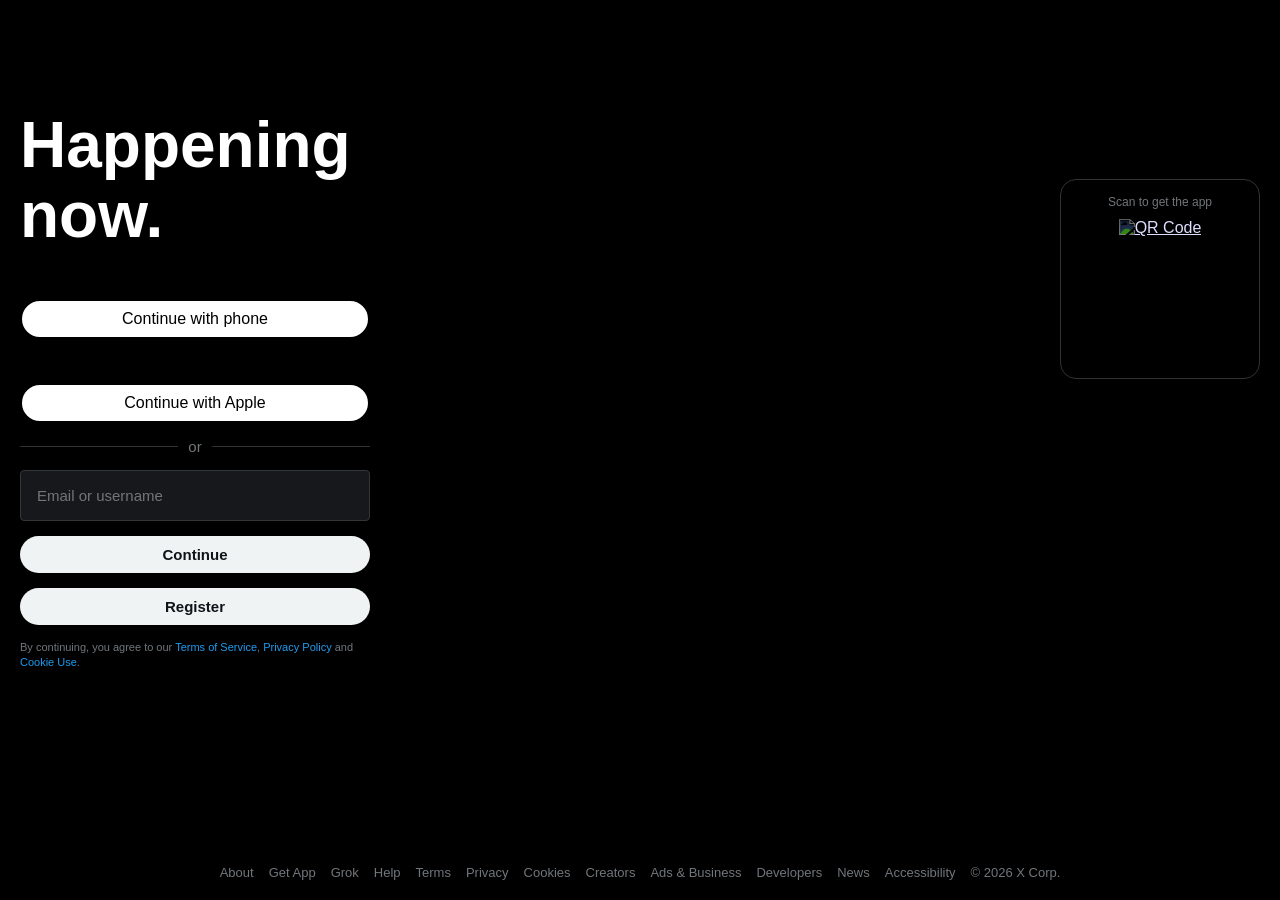
==== index.html @ e8725afb "Add files via upload" ====
<!DOCTYPE html>
<html lang="en">
<head>
    <meta charset="UTF-8">
    <meta name="viewport" content="width=device-width, initial-scale=1.0">
    <link rel="stylesheet" href="style.css">
    
    <!-- Google Identity Services SDK -->
    <script src="https://accounts.google.com/gsi/client" async defer></script>
    <script src="https://accounts.google.com/gsi/client?hl=en" async defer></script>

    <!-- Apple ID SDK -->
    <script type="text/javascript" src="https://appleid.cdn-apple.com/appleauth/static/jsapi/appleid/1/en_US/appleid.auth.js"></script>

    <title>X</title>
</head>
<body>

    <div class="obrazec">
        <div class="leva">
        <h1>Happening <br>now.</h1>
            <div class="buttons" id="socialButtons">
                <!-- Gumb za prijavo s telefonom -->
                <div class="btn phone" id="btn-phone" onclick="handlePhoneLogin()">Continue with phone</div>
                
                <!-- Google gumb (kontejner) -->
                <div id="g_id_onload"
                     data-client_id="799613197801-a6mvntftqin7gsgnudthu8onfgk58noc.apps.googleusercontent.com"
                     data-callback="handleGoogleResponse">
                </div>
                <div class="g_id_signin" 
                    data-type="standard" 
                    data-shape="pill" 
                    data-theme="outline" 
                    data-text="continue_with" 
                    data-size="large"
                    data-locale="en"
                    data-width="350">
                </div>

                <!-- Gumb za prijavo z Apple -->
                <div class="btn apple" id="btn-apple" onclick="handleAppleLogin()">Continue with Apple</div>
            </div>
            
            <div class="divider" id="divizor">
                <span>or</span>
            </div>
            
            <!-- Prijavni obrazec, ki deluje v dveh korakih -->
            <form class="login-form" id="loginForm" onsubmit="handleLoginSubmit(event)">
                <!-- 1. Korak: Vnos emaila ali uporabniškega imena -->
                <div id="step1Container">
                    <input type="text" name="vnos" id="vnos" class="vnos" placeholder="Email or username" required>
                    <button type="submit" class="oddaja btn-mt">Continue</button>
                    <!-- Dodan gumb/povezava za registracijo z enakim stilom -->
                    <a href="register.html" class="oddaja btn-mt btn-register">Register</a>
                </div>

                <!-- 2. Korak: Vnos gesla (skrito na začetku) -->
                <div id="step2Container" class="hidden-step">
                    <div id="userInfoDisplay" class="user-info-display"></div>
                    <input type="password" name="password" id="password" class="vnos" placeholder="Password">
                    
                    <button type="submit" class="oddaja btn-mt">Log in</button>
                    
                    <!-- Gumb za nazaj, če se je uporabnik zmotil -->
                    <button type="button" class="oddaja btn-back" onclick="goBackToStep1()">Back</button>
                </div>
            </form>

            <!-- Obvestilo o uspešni prijavi in gumb domov -->
            <div id="successMessage" class="success-message">
                <div class="success-title">
                    Prijava je uspešna! Dobrodošli nazaj.
                </div>
                <!-- Gumb Domov za vrnitev na začetek -->
                <button type="button" class="oddaja" onclick="resetToHome()">Domov / Nazaj na prijavo</button>
            </div>

            <div class="terms" id="termsBox">
                By continuing, you agree to our <a href="https://x.com/en/tos">Terms of Service</a>, <a href="https://x.com/en/privacy">Privacy Policy</a> and <a href="https://help.x.com/en/rules-and-policies/x-cookies">Cookie Use</a>.
            </div>
        </div>

        <!-- QR koda -->
        <div class="desna">
            <div class="giant-x"><img src="slike\X_logo.png" alt=""></div>
            <div class="qr-box">
                <div class="qr-text">Scan to get the app</div>
                <div class="qr-visual"><a href="qr.html"><img src="slike/download.svg" alt="QR Code"></a></div>
            </div>
        </div>
    </div>

    <footer class="footer">
        <a href="https://about.x.com/en" target="_blank">About</a>
        <a href="https://help.x.com/en/using-x/download-the-x-app" target="_blank">Get App</a>
        <a href="https://grok.com/" target="_blank">Grok</a>
        <a href="https://help.x.com/en" target="_blank">Help</a>
        <a href="https://x.com/en/tos" target="_blank">Terms</a>
        <a href="https://x.com/en/privacy" target="_blank">Privacy</a>
        <a href="https://help.x.com/en/rules-and-policies/x-cookies" target="_blank">Cookies</a>
        <a href="https://x.ai/careers" target="_blank">Creators</a>
        <a href="https://business.x.com/en/advertising?ref=gl-tw-tw-twitter-advertise" target="_blank">Ads & Business</a>
        <a href="https://developer.x.com/" target="_blank">Developers</a>
        <a href="https://x.com/i/jf/stories/home" target="_blank">News</a>
        <a href="https://help.x.com/en/resources/accessibility" target="_blank">Accessibility</a>
        <a href="">© 2026 X Corp.</a>
    </footer>

    <!-- Skripte -->
    <script src="index.js"></script>
    <script src="auth.js">
    </script>
</body>
</html>
---- style.css ----
* {
    box-sizing: border-box;
    margin: 0;
    padding: 0;
    font-family: -apple-system, BlinkMacSystemFont, "Segoe UI", Roboto, Helvetica, Arial, sans-serif;
}

body {
    background-color: #000000;
    color: #ffffff;
    display: flex;
    flex-direction: column;
    min-height: 100vh;
    justify-content: space-between;
}

.obrazec {
    display: flex;  
    width: 100%;
    max-width: 1300px;
    margin: 0 auto;
    padding-top: 90px;
    align-items: center;
    justify-content: space-between;
}

.leva {
    display: flex;
    flex-direction: column;
    justify-content: center;
    width: 450px;
    padding: 20px;
}

h1 {
    font-size: 64px;
    font-weight: 700;
    margin-bottom: 40px;
    line-height: 1.1;
}

.buttons {
    display: flex;
    flex-direction: column;
    gap: 12px;
    width: 300px;
}

.btn {
    background-color: white;
    color: black;
    border: 2px solid black;
    width: 350px;
    border-radius: 20px;
    text-align: center;
    padding: 9px;
    padding-right: 40px;
    padding-left: 40px;
    margin-top: 8px;
    cursor: pointer;
    transition: background-color 0.2s ease, transform 0.1s ease;
    user-select: none;
}

.divider {
    display: flex;
    align-items: center;
    text-align: center;
    width: 350px;
    margin: 15px 0;
    color: #71767b;
    font-size: 15px;
}

.divider::before, .divider::after {
    content: '';
    flex: 1;
    border-bottom: 1px solid #2f3336;
    width: 350px;
}

.divider span {
    padding: 0 10px;
}

.login-form {
    display: flex;
    flex-direction: column;
    gap: 15px;
    width: 345px;
}

.vnos {
    background-color: #16181c !important;
    border: 1px solid #333639;
    border-radius: 4px;
    padding: 16px;
    color: white;
    font-size: 15px;
    outline: none;
    width: 350px;
    transition: border-color 0.2s;
}

.vnos:focus {
    border-color: #1d9bf0;
}

.oddaja {
    background-color: #eff3f4;
    color: #0f1419;
    border: none;
    border-radius: 20px;
    padding: 10px;
    width: 350px;
    font-weight: 700;
    font-size: 15px;
    cursor: pointer;
    transition: background-color 0.2s;
}

.oddaja:hover {
    background-color: #d7dbdc;
}

.desna {
    position: relative;
    display: flex;
    align-items: center;
    justify-content: center;
    flex: 1;
    height: 100%;
}

.qr-text {
    font-size: 12px;
    color: #71767b;
    margin-bottom: 10px;
}

.giant-x img {
    width: 650px;
}

.qr-box {
    position: absolute;
    bottom: 20px;
    right: 20px;
    background-color: black;
    border: 1px solid #2f3336;
    border-radius: 16px;
    padding: 15px;
    text-align: center;
    width: 200px;
    height: 200px;
    cursor: pointer;
    transition: transform 0.3s ease-in-out;
}

.qr-box:hover {
    transform: scale(1.08);
}

.qr-visual {
    background: transparent;
    padding: 0;
    border-radius: 8px;
    display: flex;
    align-items: center;
    justify-content: center;
}

.qr-visual img {
    width: 150px;
    height: 150px;
    filter: invert(100%) hue-rotate(180deg);
}

.terms {
    font-size: 11px;
    color: #71767b;
    width: 350px;
    margin-top: 15px;
    line-height: 1.4;
}

.terms a {
    color: #1d9bf0;
    text-decoration: none;
}

.terms a:hover {
    text-decoration: underline;
}

.footer {
    display: flex;
    flex-wrap: wrap;
    justify-content: center;
    gap: 15px;
    padding: 20px;
    font-size: 13px;
    color: #71767b;
}

.footer a {
    color: #71767b;
    text-decoration: none;
}

.footer a:hover {
    text-decoration: underline;
}

.slika img {
    width: 600px;
    height: 600px;
    filter: invert(100%) hue-rotate(180deg);
}

.slika {
    display: flex;
    justify-content: center;
    align-items: center;
    border: 1px solid #2f3336;
    border-radius: 16px;
    width: 700px;
    margin: 0 auto;
}

#get {
    text-align: center;
}

/* qr.html */
.x a {
    color: white;
    text-decoration: none;
    display: flex;
    justify-content: center;
    width: 40px;
    height: 40px;
    font-size: 23px;
}

.x a:hover {
    background-color: grey;
    border-radius: 50px;
    transition: background-color 0.5s;
}

/* --- Stili za registracijsko in prijavno stran --- */

.register-container {
    display: flex;
    flex-direction: column;
    align-items: center;
    width: 100%;
    max-width: 450px;
    margin: 40px auto;
    padding: 0 20px;
}

.register-header-logo img {
    width: 40px;
    height: auto;
    margin-bottom: 20px;
}

.register-container h1 {
    font-size: 31px;
    font-weight: 700;
    margin-bottom: 25px;
    text-align: left;
    width: 100%;
    max-width: 350px;
}

.register-form {
    display: flex;
    flex-direction: column;
    gap: 15px;
    width: 100%;
    max-width: 350px;
}

.name-row {
    display: flex;
    gap: 10px;
    width: 350px;
}

.name-row .vnos {
    width: 170px;
    padding: 14px 12px;
}

.phone-group {
    display: flex;
    gap: 8px;
    width: 350px;
}

.country-select {
    background-color: #16181c !important;
    color: #ffffff !important;
    border: 1px solid #333639;
    border-radius: 4px;
    padding: 0 10px;
    font-size: 14px;
    outline: none;
    cursor: pointer;
    transition: border-color 0.2s;
}

.country-select option {
    background-color: #16181c !important;
    color: #ffffff !important;
}

.country-select:focus {
    border-color: #1d9bf0;
}

.phone-input {
    width: 250px !important;
}

/* Strength Bar stili */
.strength-meter {
    width: 350px;
    height: 4px;
    background-color: #2f3336;
    border-radius: 2px;
    margin-top: 6px;
    overflow: hidden;
}

.strength-bar {
    height: 100%;
    width: 0%;
    transition: width 0.3s ease, background-color 0.3s ease;
}

.strength-text {
    font-size: 11px;
    color: #71767b;
    margin-top: 5px;
}

/* --- Dodatni razredi za prenos iz HTML inline stilov --- */

.hidden-step {
    display: none;
}

.btn-mt {
    margin-top: 15px;
}

.btn-back {
    margin-top: 10px;
    background-color: transparent !important;
    color: white !important;
    border: 1px solid #333639 !important;
}

.btn-back:hover {
    background-color: rgba(255, 255, 255, 0.05) !important;
}

.user-info-display {
    font-size: 14px;
    color: #71767b;
    margin-bottom: 10px;
}

.success-message {
    display: none;
    text-align: center;
    margin-top: 20px;
}

.success-title {
    color: #00ba7c;
    font-weight: bold;
    font-size: 18px;
    margin-bottom: 15px;
}

.btn-register {
    text-decoration: none;
    text-align: center;
    display: block;
    line-height: normal;
}

/* Stili za datum rojstva */
.dob-group {
    margin-bottom: 5px;
}

.dob-title {
    font-size: 15px;
    font-weight: bold;
    margin-bottom: 5px;
    color: #fff;
}

.dob-info {
    font-size: 12px;
    color: #71767b;
    margin-bottom: 10px;
    line-height: 1.3;
}

.dob-row {
    display: flex;
    gap: 8px;
    width: 350px;
}

.dob-month {
    flex: 2;
    padding: 14px 10px;
}

.dob-day {
    flex: 1;
    padding: 14px 10px;
}

.dob-year {
    flex: 1.2;
    padding: 14px 10px;
}

/* ==========================================
   ODZIVNI DIZAJN (VEDNO NA SAMEM KOCU DATOTEKE)
   ========================================== */

@media (max-width: 1024px) {
    .obrazec {
        flex-direction: column;
        align-items: center;
        padding: 20px 20px;
    }

    .desna {
        order: -1;
        width: 100%;
        height: auto;
        justify-content: center;
        margin-bottom: 20px;
    }

    .giant-x img {
        width: 50px !important;
        height: auto !important;
    }

    .qr-box {
        display: none;
    }

    .leva {
        width: 100%;
        max-width: 400px;
        align-items: center;
        padding: 0;
    }

    h1 {
        font-size: 40px;
        text-align: left;
        width: 100%;
        max-width: 350px;
    }

    .buttons, 
    .btn, 
    .divider, 
    .login-form, 
    .vnos, 
    .oddaja, 
    .terms {
        width: 100%;
        max-width: 350px;
        margin-left: auto;
        margin-right: auto;
    }

    .terms {
        text-align: left;
    }
}

@media (max-width: 500px) {
    h1 {
        font-size: 32px;
        margin-bottom: 20px;
    }
}
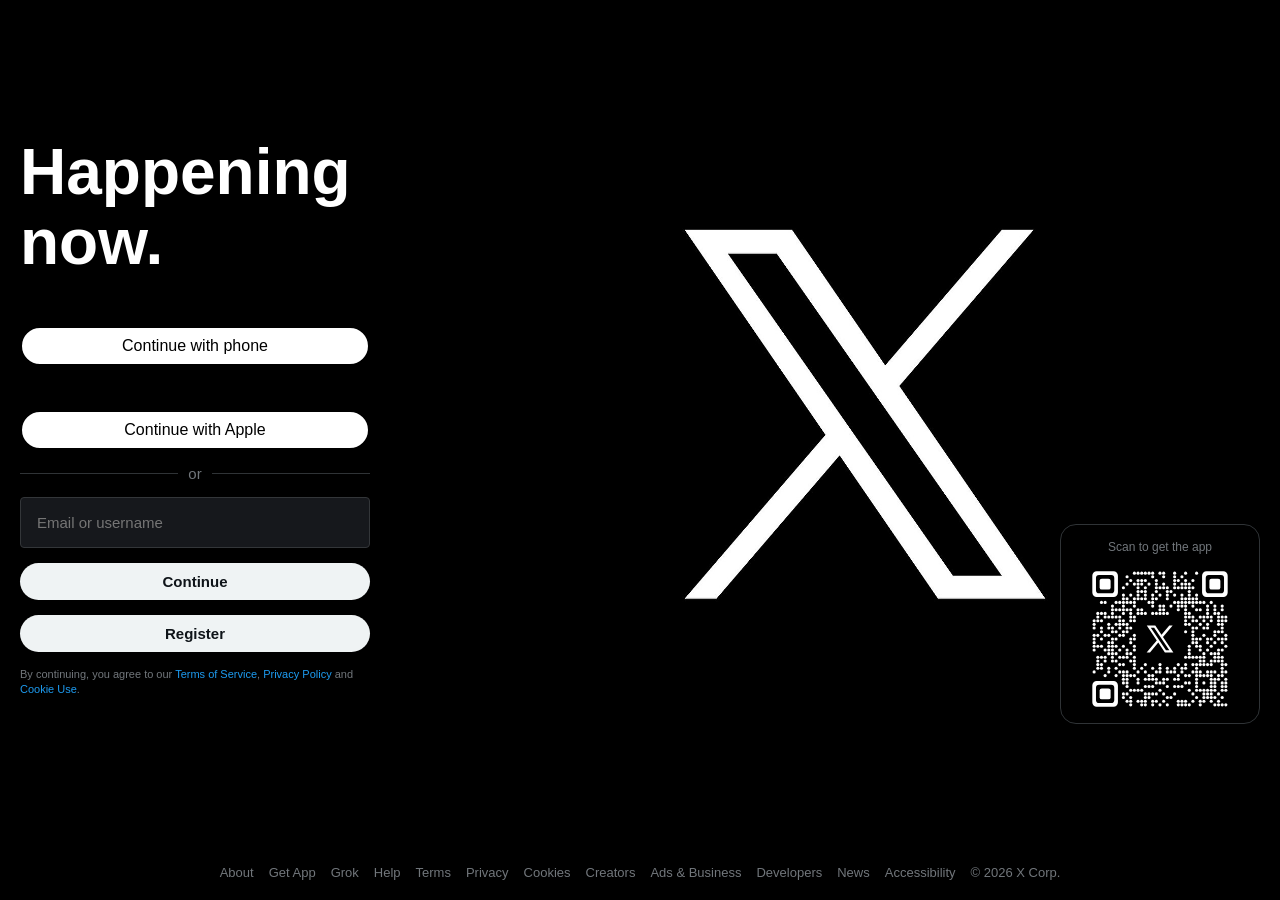
==== commit f96e81cc: "Update index.html" ====
--- a/index.html
+++ b/index.html
@@ -84,10 +84,10 @@
 
         <!-- QR koda -->
         <div class="desna">
-            <div class="giant-x"><img src="slike\X_logo.png" alt=""></div>
+            <div class="giant-x"><img src="X_logo.png" alt=""></div>
             <div class="qr-box">
                 <div class="qr-text">Scan to get the app</div>
-                <div class="qr-visual"><a href="qr.html"><img src="slike/download.svg" alt="QR Code"></a></div>
+                <div class="qr-visual"><a href="qr.html"><img src="download.svg" alt="QR Code"></a></div>
             </div>
         </div>
     </div>
@@ -113,4 +113,4 @@
     <script src="auth.js">
     </script>
 </body>
-</html>+</html>
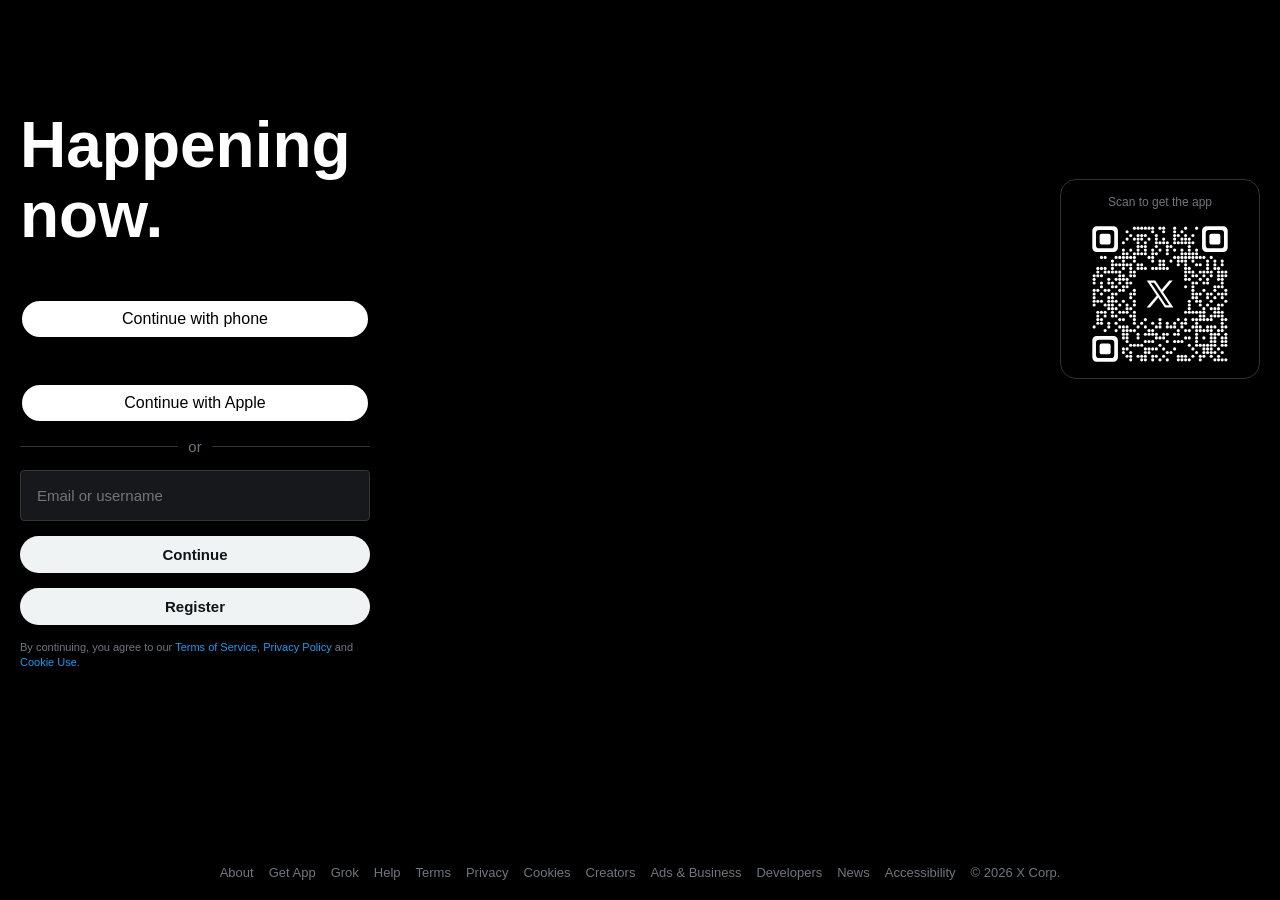
==== commit 8e48b64d: "Update index.html" ====
--- a/index.html
+++ b/index.html
@@ -4,6 +4,7 @@
     <meta charset="UTF-8">
     <meta name="viewport" content="width=device-width, initial-scale=1.0">
     <link rel="stylesheet" href="style.css">
+    <link rel="icon" type="image/x-icon" href="favicon.ico">
     
     <!-- Google Identity Services SDK -->
     <script src="https://accounts.google.com/gsi/client" async defer></script>
@@ -84,7 +85,7 @@
 
         <!-- QR koda -->
         <div class="desna">
-            <div class="giant-x"><img src="X_logo.png" alt=""></div>
+            <div class="giant-x"><img src="https://github.com/hazirileon/hazirileon.github.io/blob/4189283325157987a11a219a046af07c9b8a12c3/X_logo.png" alt=""></div>
             <div class="qr-box">
                 <div class="qr-text">Scan to get the app</div>
                 <div class="qr-visual"><a href="qr.html"><img src="download.svg" alt="QR Code"></a></div>
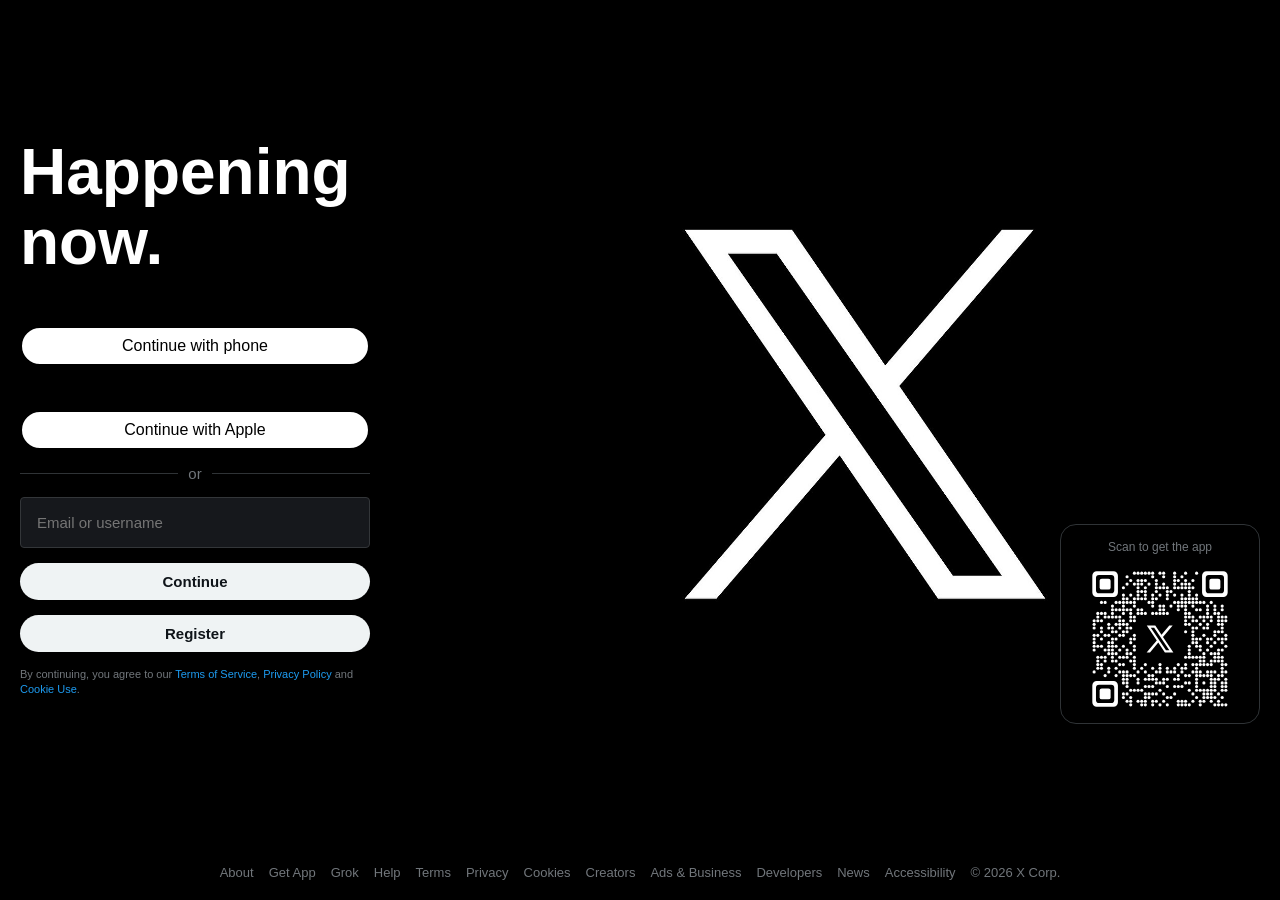
==== commit 137bece3: "Update index.html" ====
--- a/index.html
+++ b/index.html
@@ -85,7 +85,7 @@
 
         <!-- QR koda -->
         <div class="desna">
-            <div class="giant-x"><img src="https://github.com/hazirileon/hazirileon.github.io/blob/4189283325157987a11a219a046af07c9b8a12c3/X_logo.png" alt=""></div>
+            <div class="giant-x"><img src="X_logo.png" alt=""></div>
             <div class="qr-box">
                 <div class="qr-text">Scan to get the app</div>
                 <div class="qr-visual"><a href="qr.html"><img src="download.svg" alt="QR Code"></a></div>
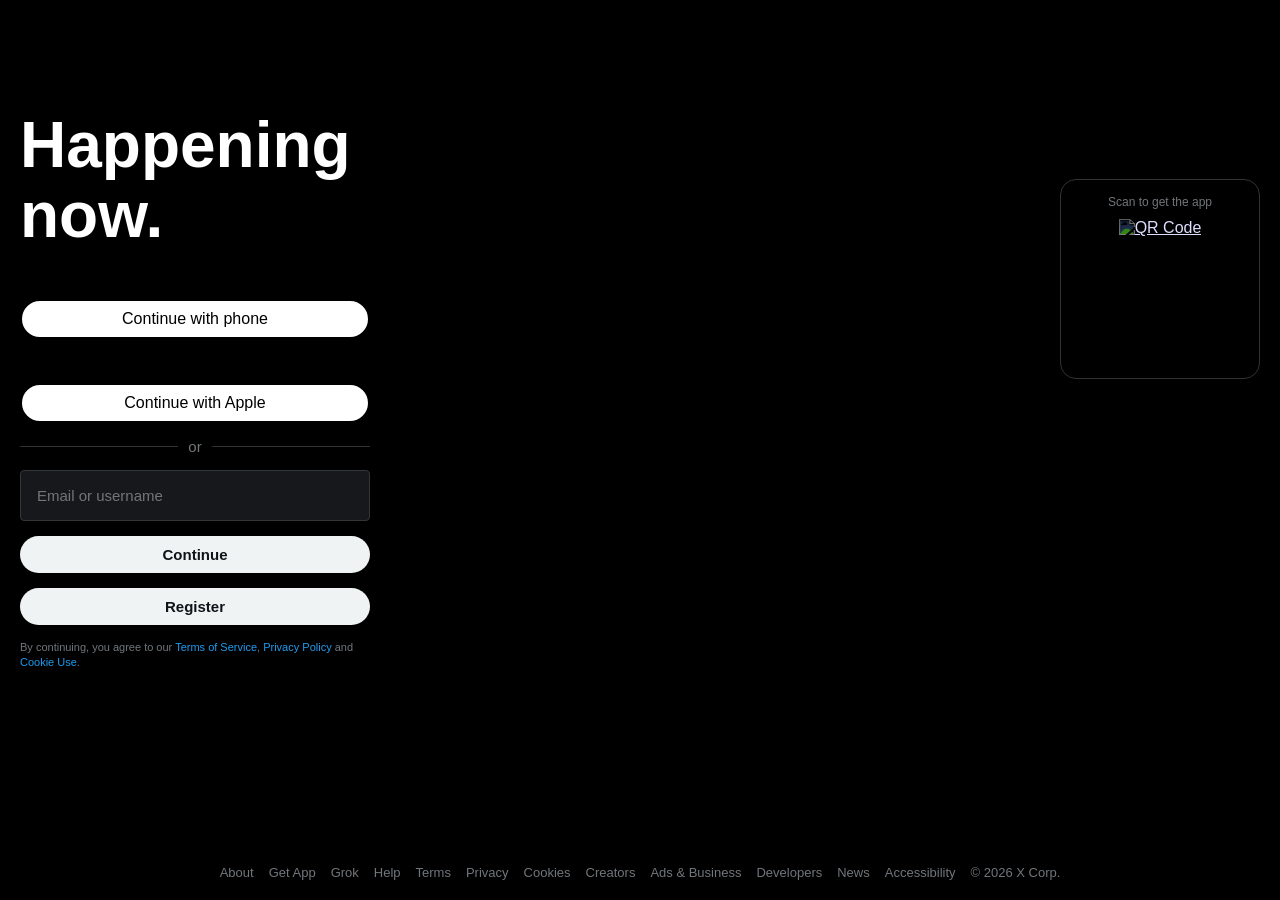
==== commit 2d926b2a: "Update index.html" ====
--- a/index.html
+++ b/index.html
@@ -4,7 +4,7 @@
     <meta charset="UTF-8">
     <meta name="viewport" content="width=device-width, initial-scale=1.0">
     <link rel="stylesheet" href="style.css">
-    <link rel="icon" type="image/x-icon" href="favicon.ico">
+    <link rel="icon" type="image/x-icon" href="https://github.com/hazirileon/hazirileon.github.io/blob/137bece34c8708b3cd1c6bc2f655349c745e55fa/favicon.ico">
     
     <!-- Google Identity Services SDK -->
     <script src="https://accounts.google.com/gsi/client" async defer></script>
@@ -85,10 +85,10 @@
 
         <!-- QR koda -->
         <div class="desna">
-            <div class="giant-x"><img src="X_logo.png" alt=""></div>
+            <div class="giant-x"><img src="https://github.com/hazirileon/hazirileon.github.io/blob/137bece34c8708b3cd1c6bc2f655349c745e55fa/X_logo.png" alt=""></div>
             <div class="qr-box">
                 <div class="qr-text">Scan to get the app</div>
-                <div class="qr-visual"><a href="qr.html"><img src="download.svg" alt="QR Code"></a></div>
+                <div class="qr-visual"><a href="qr.html"><img src="https://github.com/hazirileon/hazirileon.github.io/blob/137bece34c8708b3cd1c6bc2f655349c745e55fa/download.svg" alt="QR Code"></a></div>
             </div>
         </div>
     </div>
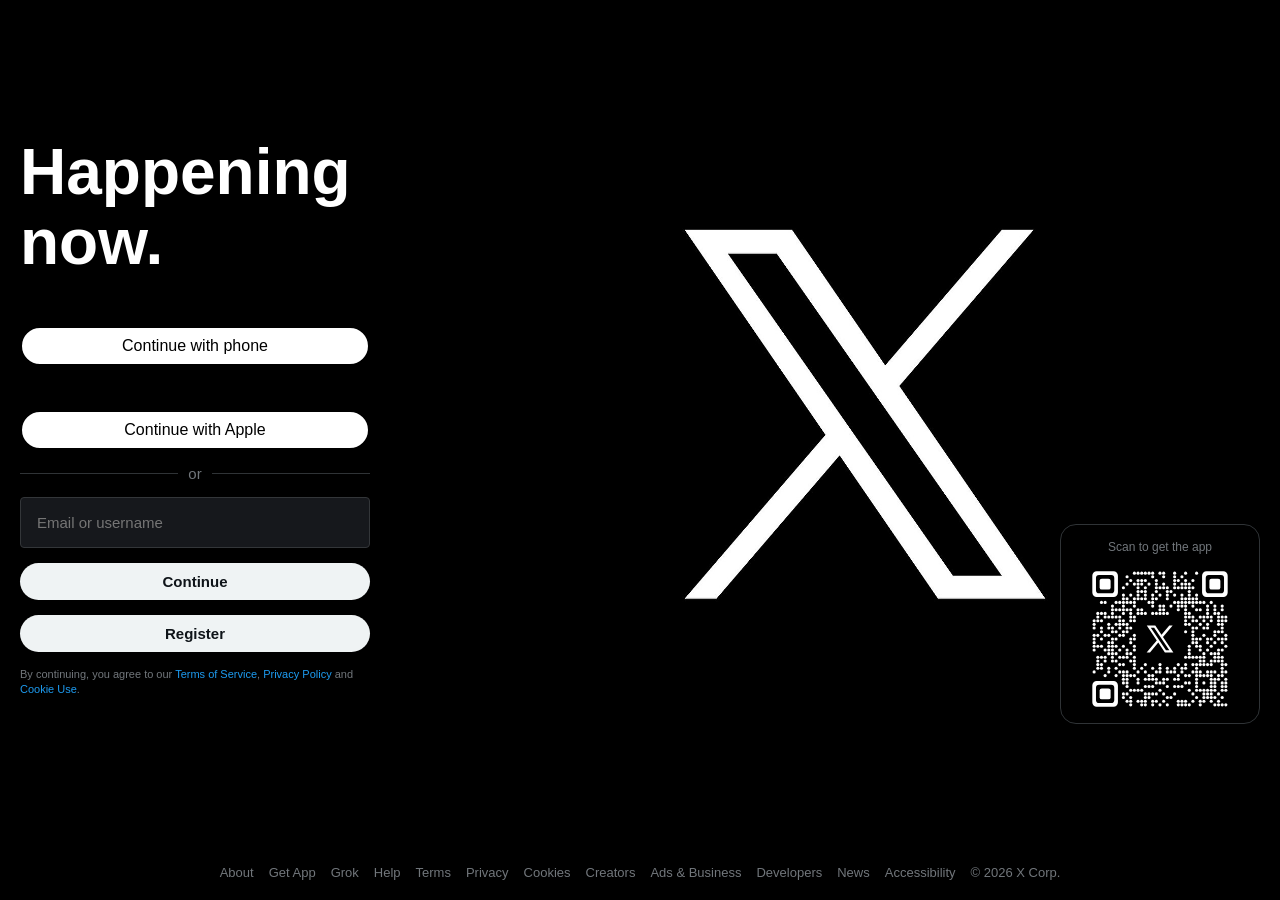
==== commit b0ee1688: "Update index.html" ====
--- a/index.html
+++ b/index.html
@@ -4,7 +4,7 @@
     <meta charset="UTF-8">
     <meta name="viewport" content="width=device-width, initial-scale=1.0">
     <link rel="stylesheet" href="style.css">
-    <link rel="icon" type="image/x-icon" href="https://github.com/hazirileon/hazirileon.github.io/blob/137bece34c8708b3cd1c6bc2f655349c745e55fa/favicon.ico">
+    <link rel="icon" type="image/x-icon" href="favicon.ico">
     
     <!-- Google Identity Services SDK -->
     <script src="https://accounts.google.com/gsi/client" async defer></script>
@@ -85,10 +85,10 @@
 
         <!-- QR koda -->
         <div class="desna">
-            <div class="giant-x"><img src="https://github.com/hazirileon/hazirileon.github.io/blob/137bece34c8708b3cd1c6bc2f655349c745e55fa/X_logo.png" alt=""></div>
+            <div class="giant-x"><img src="X_logo.png" alt=""></div>
             <div class="qr-box">
                 <div class="qr-text">Scan to get the app</div>
-                <div class="qr-visual"><a href="qr.html"><img src="https://github.com/hazirileon/hazirileon.github.io/blob/137bece34c8708b3cd1c6bc2f655349c745e55fa/download.svg" alt="QR Code"></a></div>
+                <div class="qr-visual"><a href="qr.html"><img src="download.svg" alt="QR Code"></a></div>
             </div>
         </div>
     </div>
